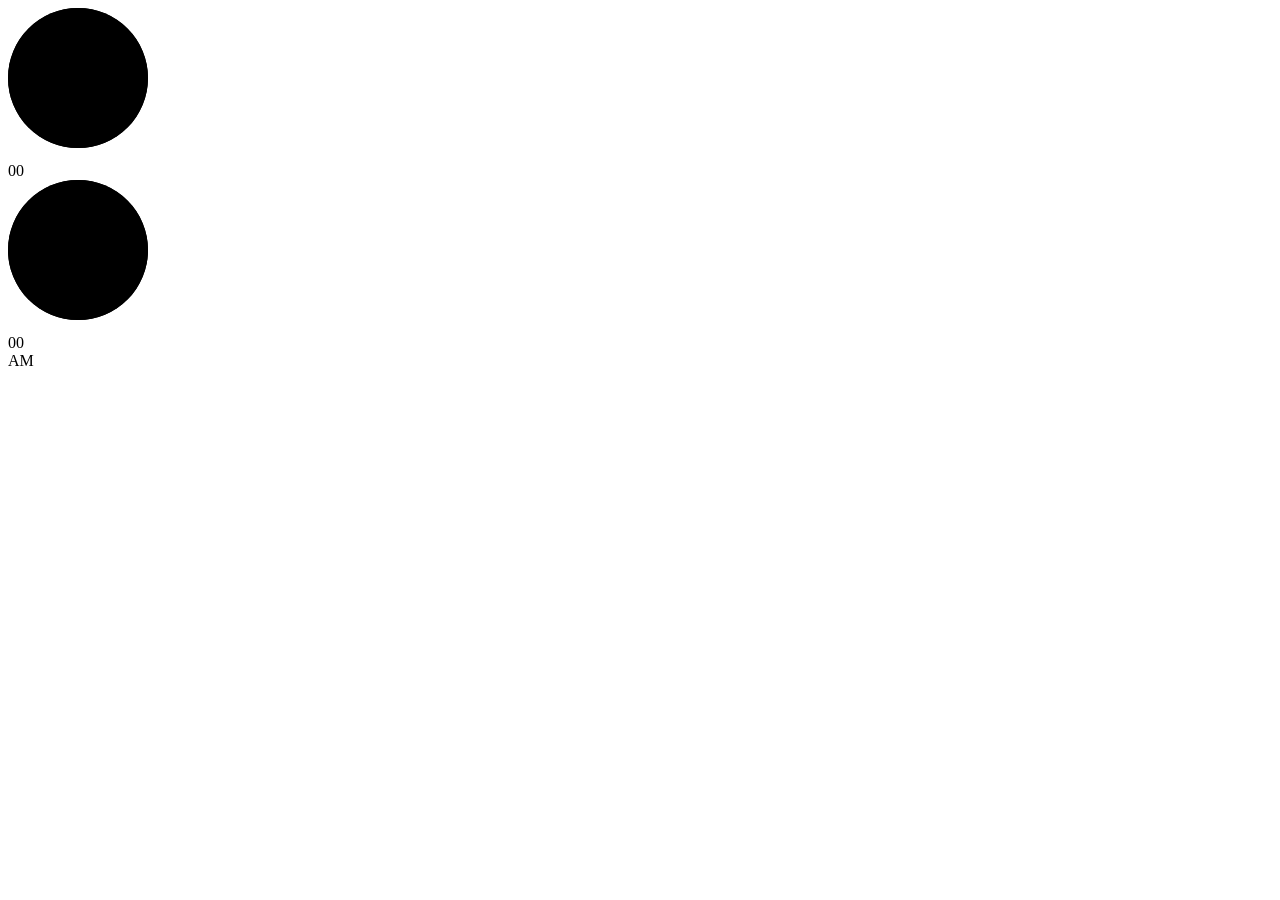
==== DIGITAL_CLOCK/index.html @ 1598df7b "La til html for den digitale klokken" ====
<!DOCTYPE html>
<html>

<head>
    <meta charset="UTF-8">
    <meta name="viewport" content="width=device-width, initial-scale=1.0">
    <title>Digital Klokke</title>
    <link rel="stylesheet" href="style.css">
    <script src="script.js"></script>
</head>
<body>
    <div class="container">
        <div id="time">
            <div class="circle" style="--color: #ff2972">
                <div class="dots h_dot"></div>
                <svg>
                    <circle cx="70" cy="70" r="70"></circle>
                    <circle cx="70" cy="70" r="70" id="hh"></circle>
                </svg>
                <div id="hours">00</div>
            </div>
            <div class="circle" style="--color: #fee800">
                <div class="dots m_dot"></div>
                <svg>
                    <circle cx="70" cy="70" r="70"></circle>
                    <circle cx="70" cy="70" r="70" id="ss"></circle>
                </svg>
                <div id="seconds">00</div>
            </div>
            <div class="ap">
                <div id="ampm">AM</div>
            </div>
        </div>
    </div>
</body>
</html>
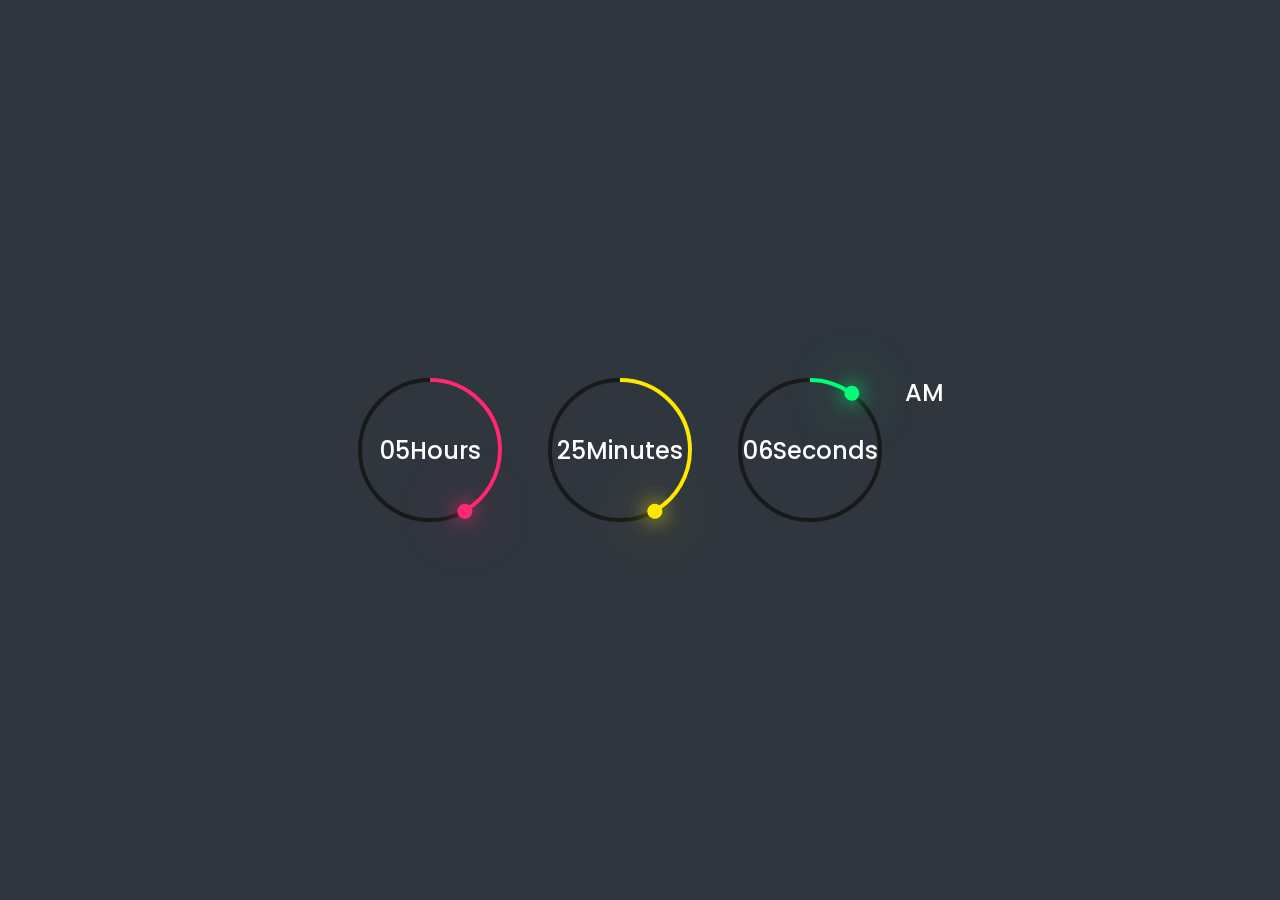
==== commit c75109d9: "FIkset slik at html-en fungerer" ====
--- a/DIGITAL_CLOCK/index.html
+++ b/DIGITAL_CLOCK/index.html
@@ -6,11 +6,13 @@
     <meta name="viewport" content="width=device-width, initial-scale=1.0">
     <title>Digital Klokke</title>
     <link rel="stylesheet" href="style.css">
-    <script src="script.js"></script>
+    <script src="script.js" defer></script>
 </head>
 <body>
     <div class="container">
         <div id="time">
+
+            <!-- Timer -->
             <div class="circle" style="--color: #ff2972">
                 <div class="dots h_dot"></div>
                 <svg>
@@ -19,17 +21,32 @@
                 </svg>
                 <div id="hours">00</div>
             </div>
+
+            <!-- Minutter -->
             <div class="circle" style="--color: #fee800">
                 <div class="dots m_dot"></div>
+                <svg>
+                    <circle cx="70" cy="70" r="70"></circle>
+                    <circle cx="70" cy="70" r="70" id="mm"></circle>
+                </svg>
+                <div id="minutes">00</div>
+            </div>
+
+            <!-- Sekunder -->
+            <div class="circle" style="--color: #00ff75">
+                <div class="dots s_dot"></div>
                 <svg>
                     <circle cx="70" cy="70" r="70"></circle>
                     <circle cx="70" cy="70" r="70" id="ss"></circle>
                 </svg>
                 <div id="seconds">00</div>
             </div>
+
+            <!-- AM/PM -->
             <div class="ap">
                 <div id="ampm">AM</div>
             </div>
+
         </div>
     </div>
 </body>
--- a/DIGITAL_CLOCK/style.css
+++ b/DIGITAL_CLOCK/style.css
@@ -0,0 +1,96 @@
+@import url('https://fonts.googleapis.com/css2?family=Poppins:wght@100;300;400;500;600;700;800;900&display=swap');
+
+* {
+  margin: 0;
+  padding: 0;
+  box-sizing: border-box;
+  font-family: 'Poppins', sans-serif;
+}
+
+.container{
+    width: 100%;
+    min-height: 100vh;
+    display: flex;
+    justify-content: center;
+    align-items: center;
+    background: #2f363e;
+}
+/* -- Time -- */
+#time{
+    display: flex;
+    gap: 40px;
+    color: #fff;
+}
+
+#time .circle{
+    position: relative;
+    width: 150px;
+    height: 150px;
+    display: flex;
+    justify-content: center;
+    align-items: center;
+}
+
+#time .circle svg{
+    position: relative;
+    width: 150px;
+    height: 150px;
+    transform: rotate(270deg);
+}
+
+#time .circle svg circle {
+    width: 100%;
+    height: 100%;
+    fill: transparent;
+    stroke: #191919;
+    stroke-width: 4px;
+    transform: translate(5px,5px);
+}
+
+#time .circle svg circle:nth-child(2){
+    stroke: var(--color);
+    stroke-dasharray: 440;
+}
+
+#time div {
+  position: absolute;
+  text-align: center;
+  font-size: 1.5rem;
+  font-weight: 500;
+}
+
+#time div span {
+  position: absolute;
+  transform: translate(-50%, 0px);
+  font-size: 0.5rem;
+  font-weight: 300;
+  letter-spacing: 0.1rem;
+  text-transform: uppercase;
+}
+
+#time .ap {
+  position: relative;
+  font-size: 1rem;
+  transform: translate(-20px);
+}
+
+/* -- Dots --*/
+.dots {
+  position: absolute;
+  width: 100%;
+  height: 100%;
+  display: flex;
+  justify-content: center;
+  z-index: 10;
+}
+
+.dots::before {
+  content: '';
+  position: absolute;
+  top: -3px;
+  width: 15px;
+  height: 15px;
+  background: var(--color);
+  border-radius: 50%;
+  box-shadow: 0 0 20px var(--color), 0 0 60px var(--color  );
+}
